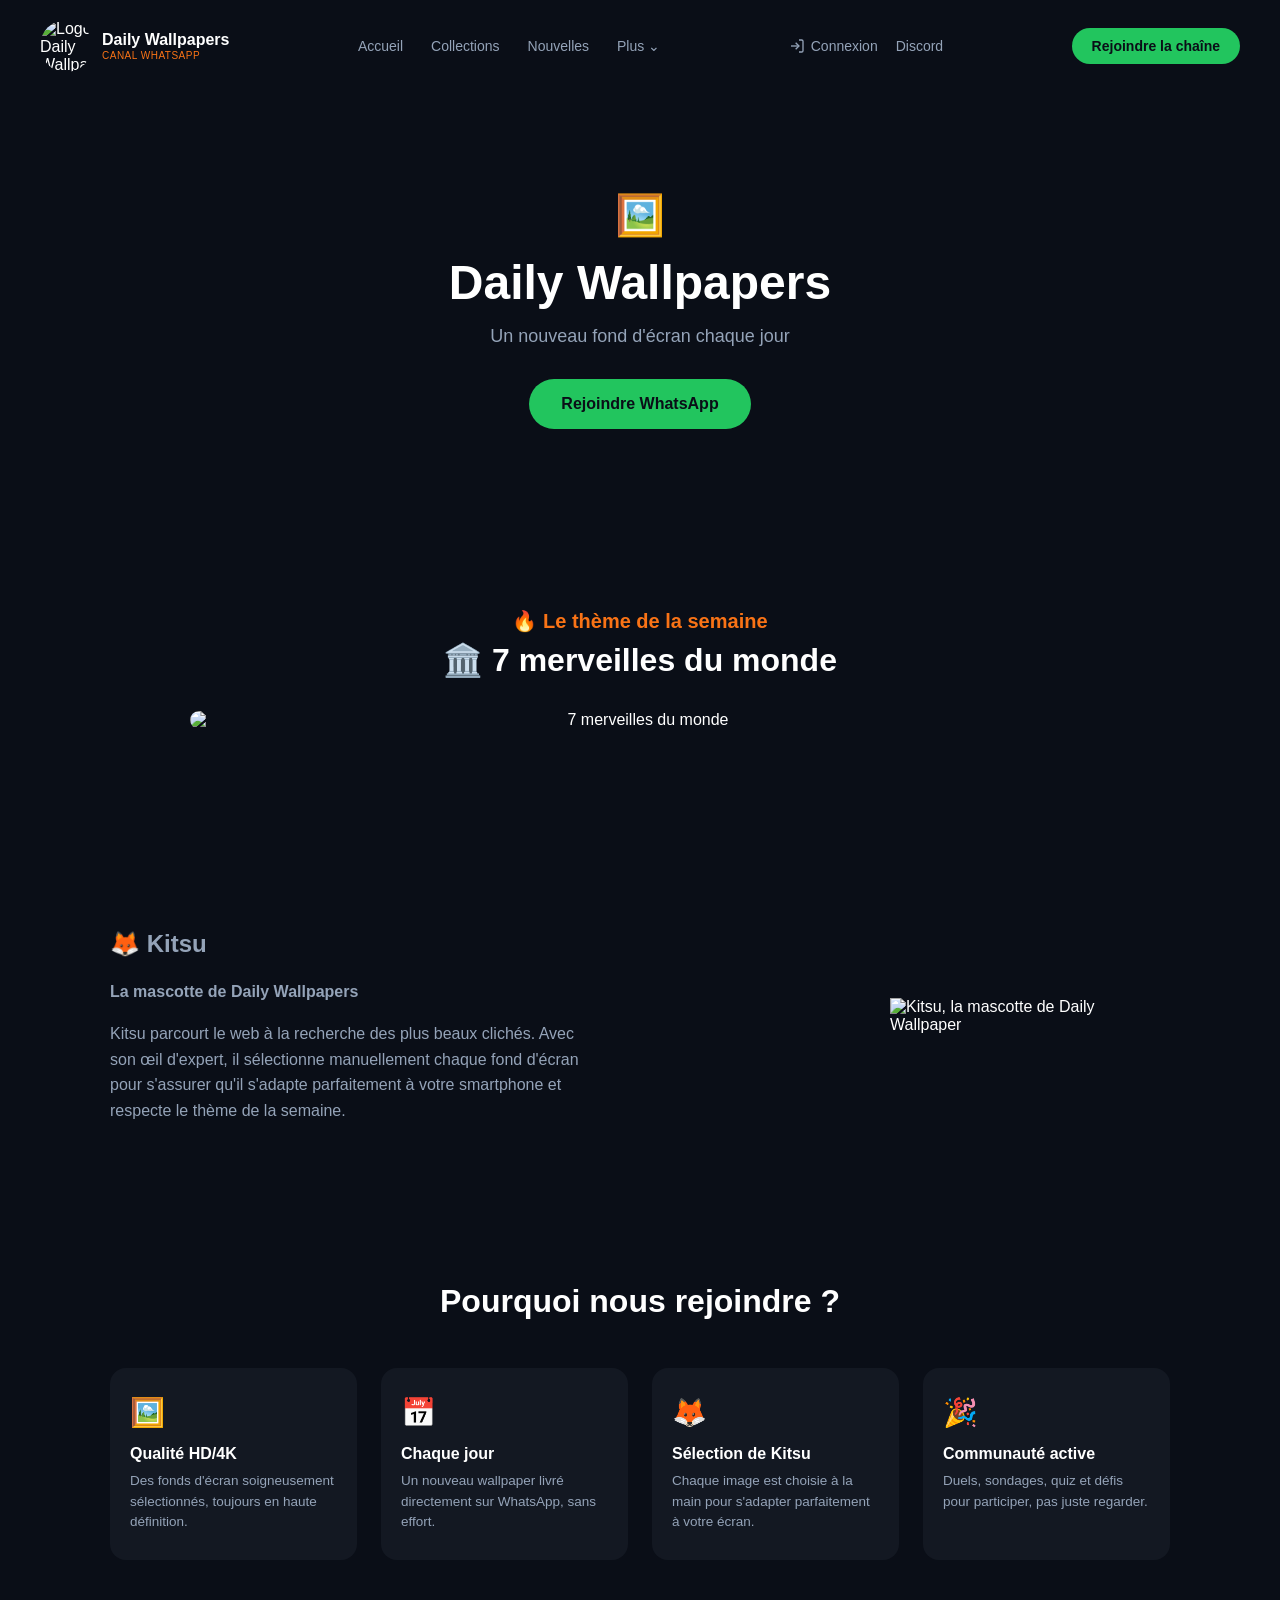
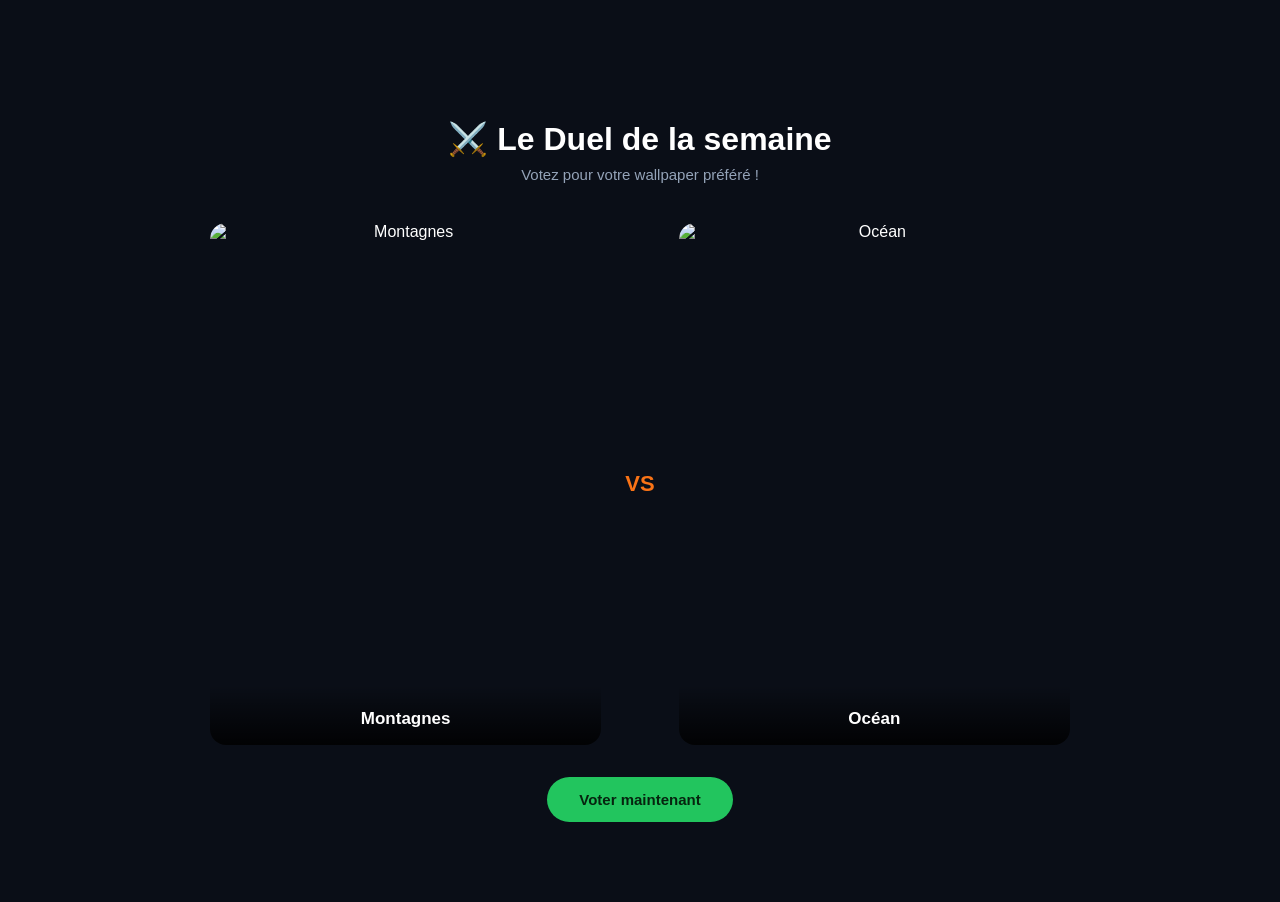
==== index.html @ 78a49b50 "Ajout de la page Quiz" ====
<!DOCTYPE html>
<html lang="fr">
<head>
  <meta charset="UTF-8">
  <title>Daily Wallpaper</title>
  <link rel="stylesheet" href="style.css">
</head>
<body>

  <nav class="navbar">
    <div class="logo">
      <div class="logo-icon"><img src="images/logo.png" alt="Logo Daily Wallpaper"></div>
      <div class="logo-text">
        <span class="name">Daily Wallpapers</span>
        <span class="tag">CANAL WHATSAPP</span>
      </div>
    </div>
    <div class="nav-links">
  <a href="index.html">Accueil</a>
  <a href="collections.html">Collections</a>
  <a href="nouvelles.html">Nouvelles</a>
  <div class="nav-dropdown">
  <a href="#">Plus <span class="arrow">⌄</span></a>
 <div class="dropdown-menu">
 <a href="culture.html">Culture</a>
<a href="quiz.html">Quiz</a>
<a href="avis.html">Donne ton avis</a>
  <a href="contact.html">Message anonyme</a>
  </div>
</div>
</div><div class="nav-extra">
  <a href="#" class="icon-link">
    <svg viewBox="0 0 24 24"><path d="M15 3h4a2 2 0 0 1 2 2v14a2 2 0 0 1-2 2h-4"/><path d="M10 17l5-5-5-5"/><path d="M15 12H3"/></svg>
    Connexion
  </a>
  <a href="#" class="icon-link">Discord</a>
</div>
    <a href="https://whatsapp.com/channel/0029VbCLrYOJ3juwuvAiIg3p" class="btn-join">Rejoindre la chaîne</a>
  </nav>

  <section class="hero">
    <span class="hero-icon">🖼️</span>
    <h1>Daily Wallpapers</h1>
    <p>Un nouveau fond d'écran chaque jour</p>
    <a href="https://whatsapp.com/channel/0029VbCLrYOJ3juwuvAiIg3p" class="btn-main">Rejoindre WhatsApp</a>
  </section>
  <section class="theme-section" id="theme-section"></section>
  <section class="kitsu-section">
    <div class="kitsu-text">
      <p class="kitsu-icon-title">🦊 Kitsu</p>
      <p class="kitsu-subtitle">La mascotte de Daily Wallpapers</p>
      <p>Kitsu parcourt le web à la recherche des plus beaux clichés. Avec son œil d'expert, il sélectionne manuellement chaque fond d'écran pour s'assurer qu'il s'adapte parfaitement à votre smartphone et respecte le thème de la semaine.</p>
    </div>
    <div class="kitsu-image">
      <img src="images/kitsu.png" alt="Kitsu, la mascotte de Daily Wallpaper">
    </div>
  </section>  <section class="why-section">
    <h2 class="why-title">Pourquoi nous rejoindre ?</h2>
    <div class="why-grid">
      <div class="why-card">
        <span class="why-icon">🖼️</span>
        <h3>Qualité HD/4K</h3>
        <p>Des fonds d'écran soigneusement sélectionnés, toujours en haute définition.</p>
      </div>
      <div class="why-card">
        <span class="why-icon">📅</span>
        <h3>Chaque jour</h3>
        <p>Un nouveau wallpaper livré directement sur WhatsApp, sans effort.</p>
      </div>
      <div class="why-card">
        <span class="why-icon">🦊</span>
        <h3>Sélection de Kitsu</h3>
        <p>Chaque image est choisie à la main pour s'adapter parfaitement à votre écran.</p>
      </div>
      <div class="why-card">
        <span class="why-icon">🎉</span>
        <h3>Communauté active</h3>
        <p>Duels, sondages, quiz et défis pour participer, pas juste regarder.</p>
      </div>
    </div>
  </section>  <section class="duel-section" id="duel-section"></section>
<script src="theme-data.js"></script>
<script src="duel-data.js"></script>
<script>
  // Remplit la section "Thème de la semaine" à partir de theme-data.js
  document.getElementById("theme-section").innerHTML = `
    <p class="theme-label">🔥 Le thème de la semaine</p>
    <h2 class="theme-title">${theme.emoji} ${theme.titre}</h2>
    <div class="theme-image-wrap">
      <img src="${theme.image}" alt="${theme.titre}">
      <p class="theme-caption">${theme.legende}</p>
    </div>
  `;

  // Remplit la section "Duel" à partir de duel-data.js
  document.getElementById("duel-section").innerHTML = `
    <h2 class="duel-title">⚔️ Le Duel de la semaine</h2>
    <p class="duel-subtitle">Votez pour votre wallpaper préféré !</p>
    <div class="duel-versus">
      <div class="duel-option">
        <img src="${duel.option1.image}" alt="${duel.option1.nom}">
        <div class="duel-label">${duel.option1.nom}</div>
      </div>
      <span class="duel-vs">VS</span>
      <div class="duel-option">
        <img src="${duel.option2.image}" alt="${duel.option2.nom}">
        <div class="duel-label">${duel.option2.nom}</div>
      </div>
    </div>
    <a href="${duel.lienVote}" class="duel-vote-btn">Voter maintenant</a>
  `;
</script>
</body>
</html>
---- style.css ----
/* --- Couleurs et réglages généraux du site --- */
:root {
  --bg: #0A0E17;
  --accent: #F97316;
  --accent-action: #22C55E;
  --text-primary: #FFFFFF;
  --text-secondary: #94A3B8;
}

* {
  margin: 0;
  padding: 0;
  box-sizing: border-box;
}

body {
  background-color: var(--bg);
  color: var(--text-primary);
  font-family: 'Poppins', sans-serif;
}

/* --- Barre de navigation --- */
.navbar {
  display: flex;
  align-items: center;
  justify-content: space-between;
  padding: 20px 40px;
}

.logo {
  display: flex;
  align-items: center;
  gap: 10px;
}

.logo-icon {
  width: 52px;
  height: 52px;
  border-radius: 50%;
  overflow: hidden;
  display: flex;
  align-items: center;
  justify-content: center;
}

.logo-icon img {
  width: 100%;
  height: 100%;
  object-fit: cover;
}
.logo-text {
  display: flex;
  flex-direction: column;
  line-height: 1.2;
}

.logo-text .name {
  font-weight: 700;
  font-size: 16px;
}

.logo-text .tag {
  font-size: 10px;
  color: var(--accent);
  letter-spacing: 0.5px;
}

.nav-links {
  display: flex;
  align-items: center;
  gap: 28px;
}

.nav-links a {
  color: var(--text-secondary);
  text-decoration: none;
  font-size: 14px;
}

.nav-links a:hover {
  color: var(--text-primary);
}

.btn-join {
  background-color: var(--accent-action);
  color: #0A0E17;
  font-weight: 600;
  padding: 10px 20px;
  border-radius: 999px;
  text-decoration: none;
  font-size: 14px;
}

/* --- Section héro --- */
.hero {
  text-align: center;
  padding: 100px 20px 120px;
}

.hero-icon {
  font-size: 40px;
  display: block;
  margin-bottom: 16px;
}

.hero h1 {
  font-size: 48px;
  font-weight: 800;
}

.hero p {
  color: var(--text-secondary);
  font-size: 18px;
  margin-top: 16px;
}

.btn-main {
  display: inline-block;
  margin-top: 32px;
  background-color: var(--accent-action);
  color: #0A0E17;
  font-weight: 700;
  padding: 16px 32px;
  border-radius: 999px;
  text-decoration: none;
  font-size: 16px;
}/* --- Section thème de la semaine --- */
.theme-section {
  text-align: center;
  padding: 60px 20px 100px;
}

.theme-label {
  color: var(--accent);
  font-weight: 700;
  font-size: 20px;
}

.theme-title {
  font-size: 32px;
  font-weight: 800;
  margin-top: 8px;
  margin-bottom: 32px;
}

.theme-image-wrap {
  position: relative;
  max-width: 900px;
  margin: 0 auto;
  border-radius: 16px;
  overflow: hidden;
}

.theme-image-wrap img {
  width: 100%;
  display: block;
}

.theme-caption {
  position: absolute;
  bottom: 20px;
  left: 20px;
  color: var(--text-primary);
  font-size: 16px;
}/* --- Section Kitsu --- */
.kitsu-section {
  display: flex;
  align-items: center;
  justify-content: space-between;
  max-width: 1100px;
  margin: 0 auto;
  padding: 80px 20px;
  gap: 40px;
}

.kitsu-text {
  max-width: 480px;
}

.kitsu-icon-title {
  display: flex;
  align-items: center;
  gap: 10px;
  font-size: 24px;
  font-weight: 800;
}

.kitsu-subtitle {
  color: var(--accent);
  font-weight: 600;
  margin-top: 8px;
}

.kitsu-text p {
  color: var(--text-secondary);
  margin-top: 16px;
  line-height: 1.6;
}

.kitsu-image img {
  max-width: 280px;
  width: 100%;
}/* --- Liens secondaires (Connexion, Discord) à côté du bouton principal --- */
.nav-extra {
  display: flex;
  align-items: center;
  gap: 18px;
}

.icon-link {
  display: flex;
  align-items: center;
  gap: 6px;
  color: var(--text-secondary);
  text-decoration: none;
  font-size: 14px;
}

.icon-link:hover {
  color: var(--text-primary);
}

.icon-link svg {
  width: 16px;
  height: 16px;
  fill: none;
  stroke: currentColor;
  stroke-width: 2;
}/* --- Section "Pourquoi nous rejoindre ?" --- */
.why-section {
  max-width: 1100px;
  margin: 0 auto;
  padding: 80px 20px;
  text-align: center;
}

.why-title {
  font-size: 32px;
  font-weight: 800;
  margin-bottom: 48px;
}

.why-grid {
  display: grid;
  grid-template-columns: repeat(4, 1fr);
  gap: 24px;
}

.why-card {
  background: #131822;
  border-radius: 16px;
  padding: 28px 20px;
  text-align: left;
}

.why-icon {
  font-size: 28px;
  margin-bottom: 16px;
  display: block;
}

.why-card h3 {
  font-size: 16px;
  margin-bottom: 8px;
}

.why-card p {
  color: var(--text-secondary);
  font-size: 13.5px;
  line-height: 1.5;
}

/* Sur petit écran, les 4 cartes passent en 2 colonnes puis 1 */
@media (max-width: 900px) {
  .why-grid { grid-template-columns: repeat(2, 1fr); }
}

@media (max-width: 500px) {
  .why-grid { grid-template-columns: 1fr; }
}/* --- Section Duel --- */
.duel-section {
  max-width: 900px;
  margin: 0 auto;
  padding: 80px 20px;
  text-align: center;
}

.duel-title {
  font-size: 32px;
  font-weight: 800;
  margin-bottom: 8px;
}

.duel-subtitle {
  color: var(--text-secondary);
  font-size: 15px;
  margin-bottom: 40px;
}

.duel-versus {
  display: flex;
  align-items: center;
  gap: 24px;
}

.duel-option {
  flex: 1;
  position: relative;
  border-radius: 16px;
  overflow: hidden;
  aspect-ratio: 3 / 4;
}

.duel-option img {
  width: 100%;
  height: 100%;
  object-fit: cover;
  display: block;
}

.duel-option .duel-label {
  position: absolute;
  bottom: 0;
  left: 0;
  right: 0;
  background: linear-gradient(to top, rgba(0,0,0,0.85), transparent);
  color: #fff;
  font-weight: 700;
  font-size: 17px;
  padding: 24px 16px 16px;
}

.duel-vs {
  font-size: 22px;
  font-weight: 800;
  color: var(--accent);
  flex-shrink: 0;
}

.duel-vote-btn {
  display: inline-block;
  margin-top: 32px;
  background: var(--accent-action);
  color: #06240f;
  font-weight: 700;
  padding: 14px 32px;
  border-radius: 999px;
  text-decoration: none;
  font-size: 15px;
}

@media (max-width: 600px) {
  .duel-versus { flex-direction: column; }
  .duel-vs { transform: rotate(90deg); }
}/* --- Menu déroulant "Plus" --- */
.nav-dropdown {
  position: relative;
  padding-bottom: 14px;
  margin-bottom: -14px;
}

.nav-dropdown > a {
  display: flex;
  align-items: center;
  gap: 4px;
}

.dropdown-menu {
  position: absolute;
  top: 100%;
  left: 0;
  background: #131822;
  border: 1px solid #1f2530;
  border-radius: 10px;
  padding: 8px;
  min-width: 160px;
  display: none;
  flex-direction: column;
  gap: 2px;
}
.nav-dropdown:hover .dropdown-menu {
  display: flex;
}

.dropdown-menu a {
  color: var(--text-secondary);
  text-decoration: none;
  font-size: 14px;
  padding: 8px 12px;
  border-radius: 6px;
}

.dropdown-menu a:hover .arrow {
  position: relative;
  top: 1px;
}{
  background: #1a2030;
  color: var(--text-primary);
}
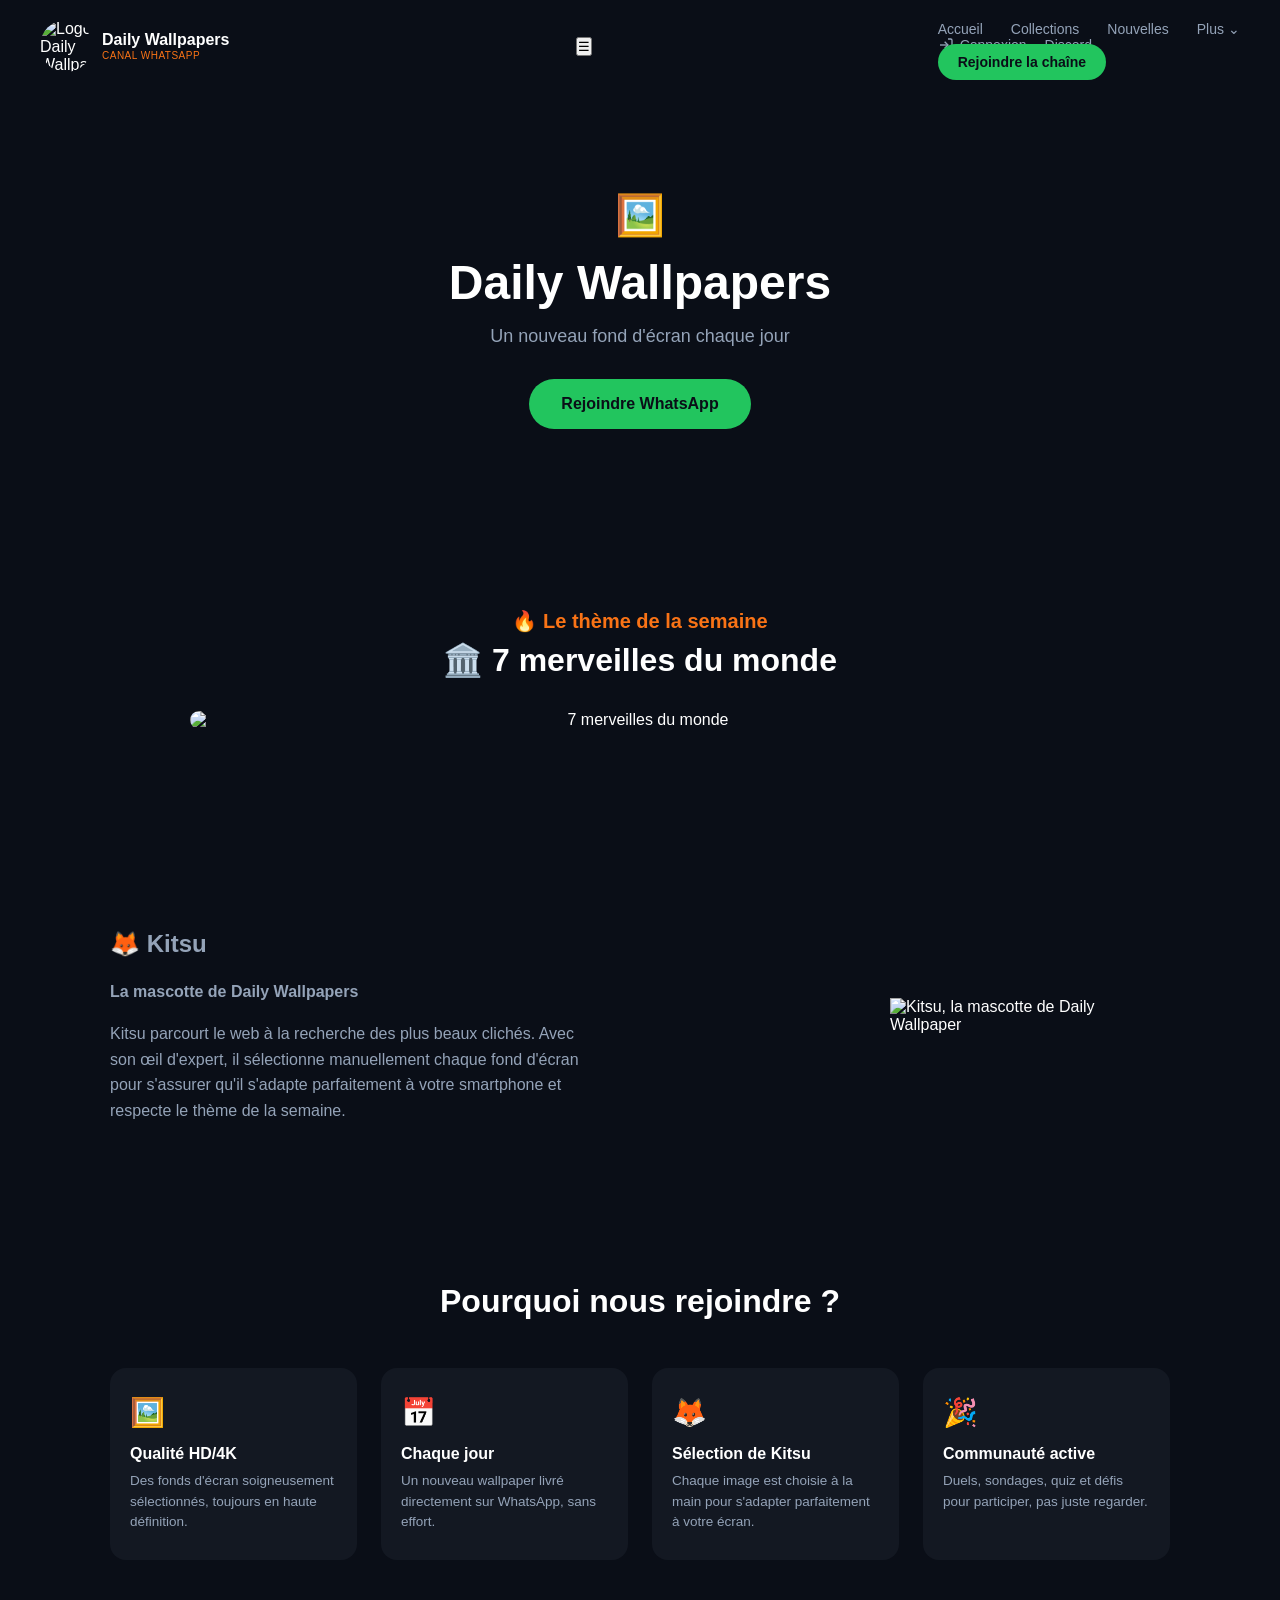
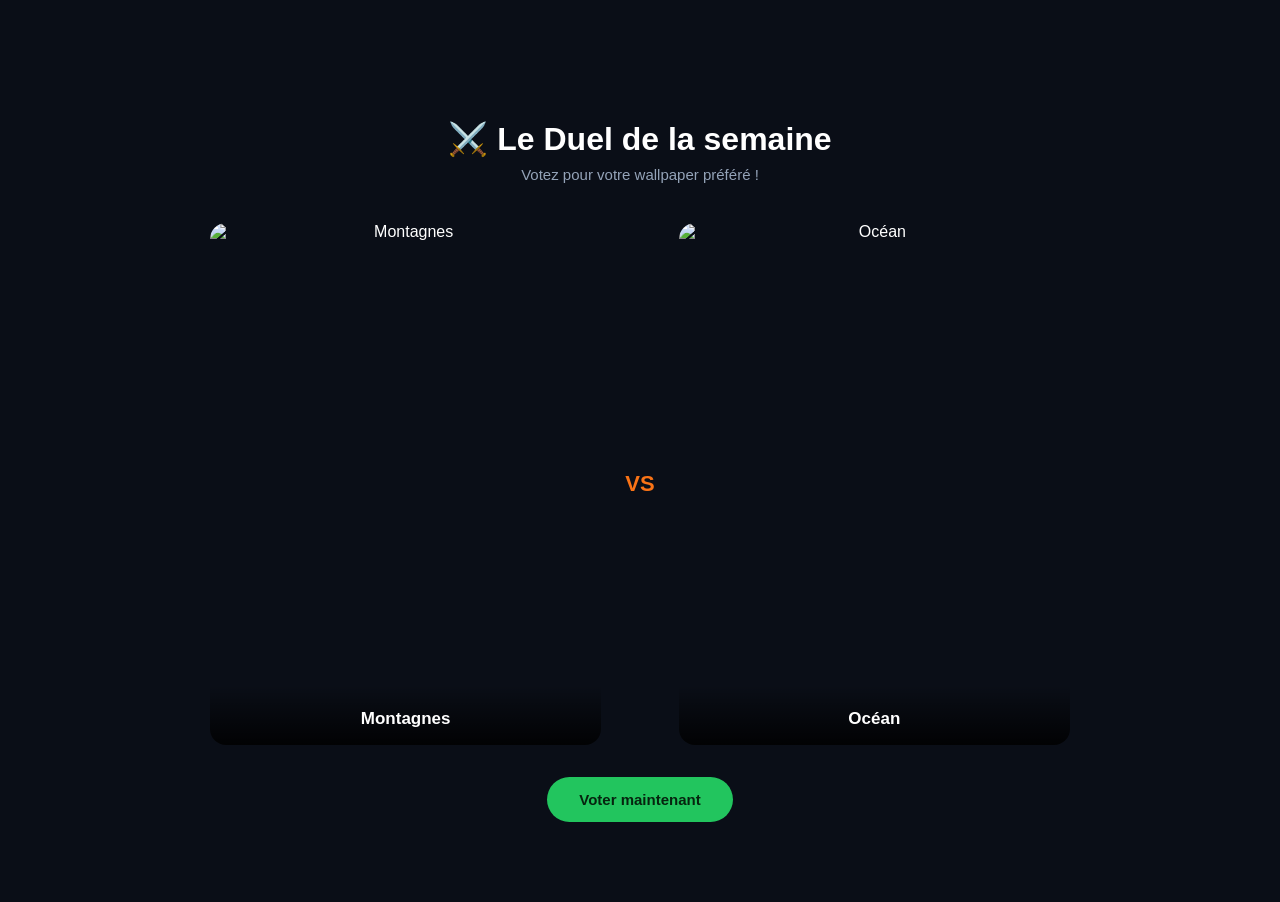
==== commit 256e0006: "Menu mobile sur l'accueil" ====
--- a/index.html
+++ b/index.html
@@ -2,8 +2,10 @@
 <html lang="fr">
 <head>
   <meta charset="UTF-8">
+<meta name="viewport" content="width=device-width, initial-scale=1.0">
   <title>Daily Wallpaper</title>
   <link rel="stylesheet" href="style.css">
+<link rel="stylesheet" href="menu-mobile.css">
 </head>
 <body>
 
@@ -15,6 +17,8 @@
         <span class="tag">CANAL WHATSAPP</span>
       </div>
     </div>
+<button class="burger" id="burger" aria-label="Ouvrir le menu" aria-expanded="false">☰</button>
+<div class="nav-panel">
     <div class="nav-links">
   <a href="index.html">Accueil</a>
   <a href="collections.html">Collections</a>
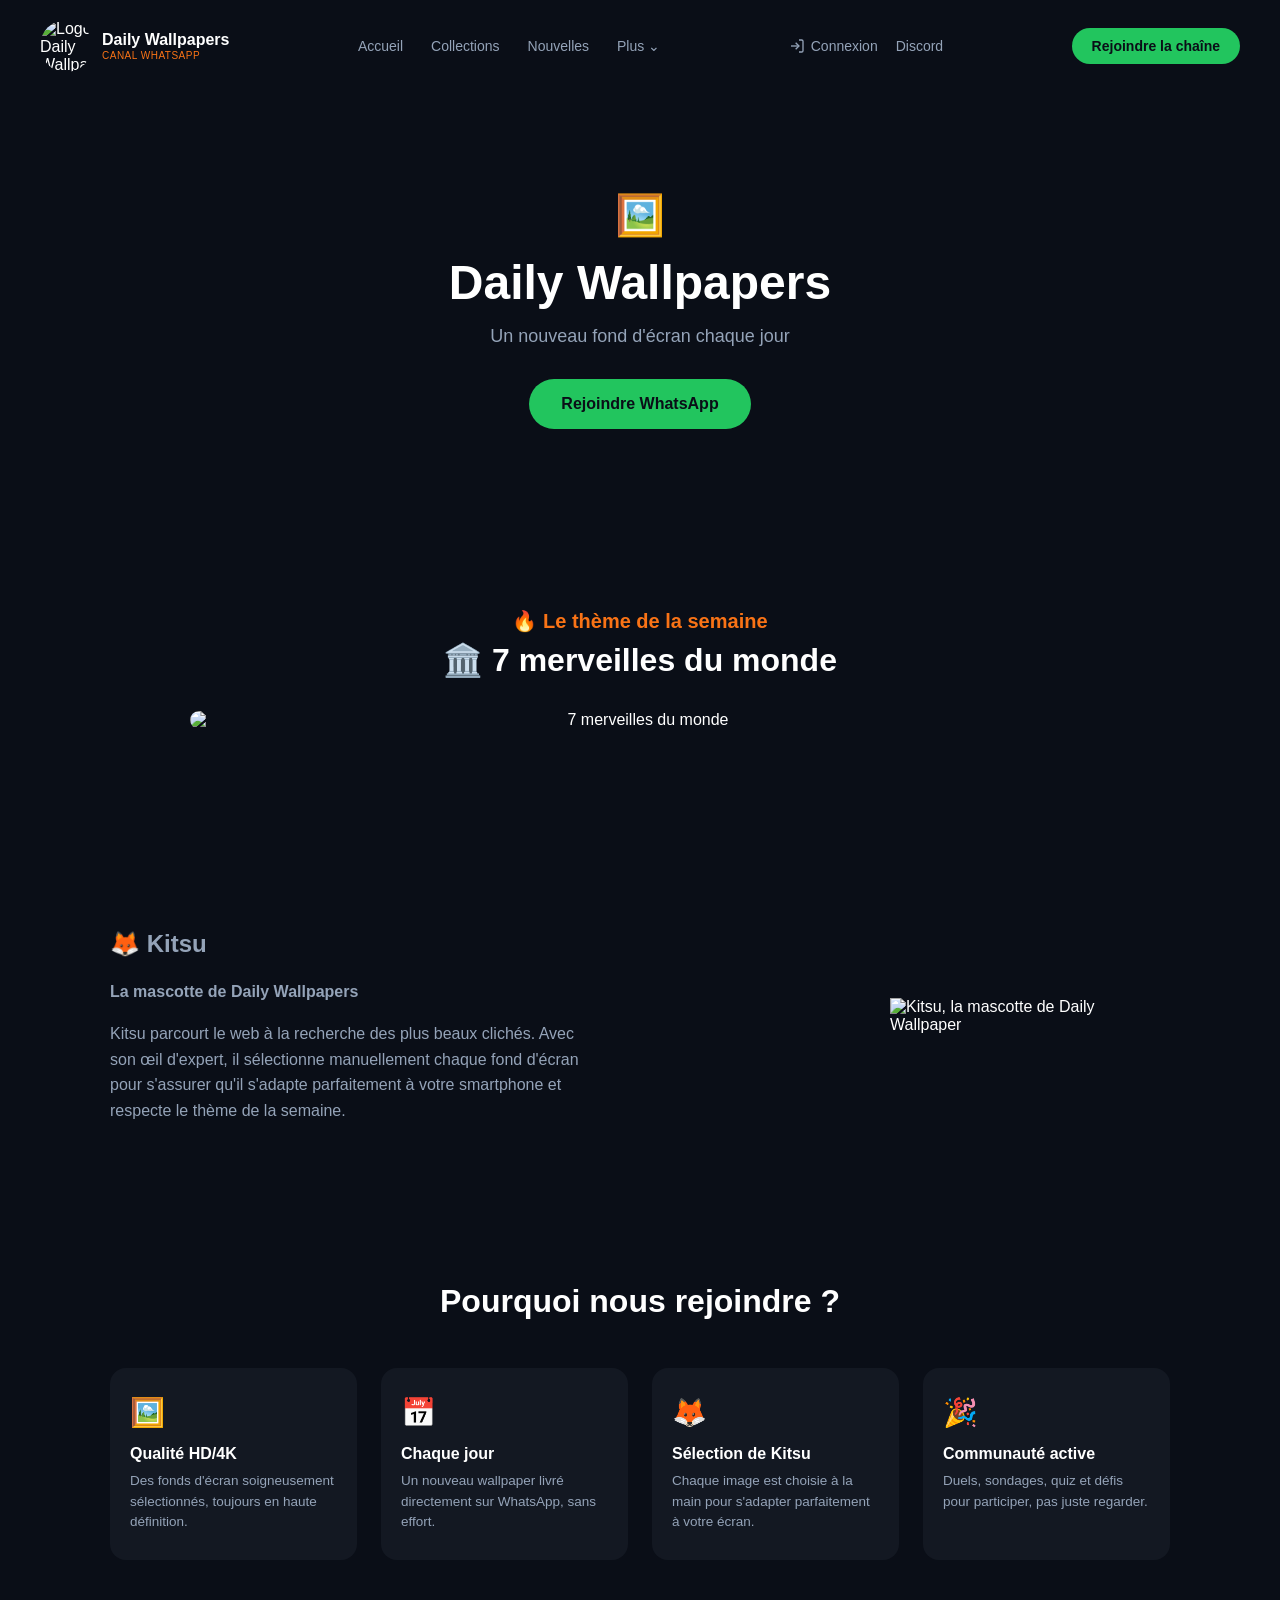
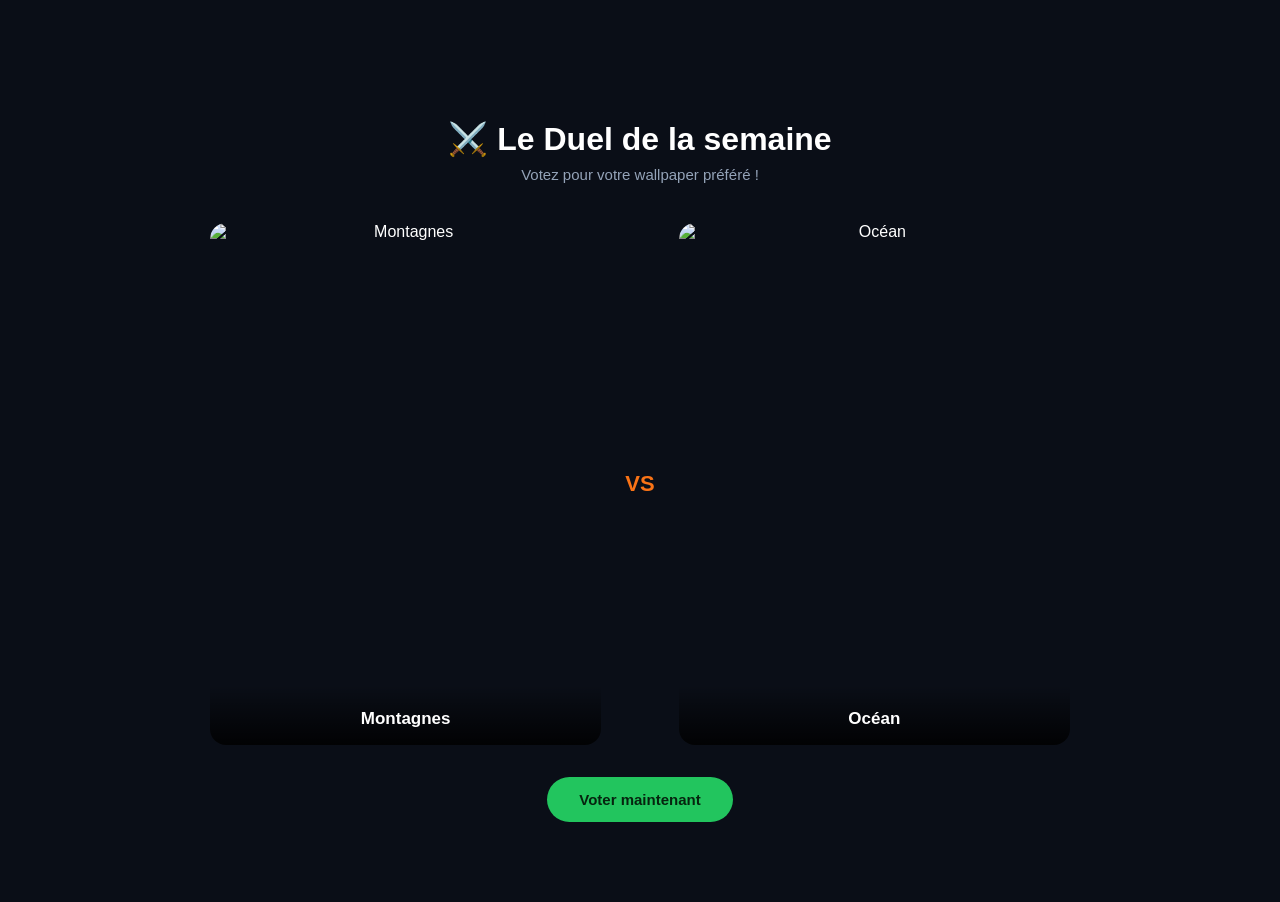
==== commit 8544b579: "Branchement du menu mobile" ====
--- a/index.html
+++ b/index.html
@@ -40,6 +40,7 @@
   <a href="#" class="icon-link">Discord</a>
 </div>
     <a href="https://whatsapp.com/channel/0029VbCLrYOJ3juwuvAiIg3p" class="btn-join">Rejoindre la chaîne</a>
+</div>
   </nav>
 
   <section class="hero">
@@ -114,5 +115,6 @@
     <a href="${duel.lienVote}" class="duel-vote-btn">Voter maintenant</a>
   `;
 </script>
+<script src="menu-mobile.js"></script>
 </body>
 </html>
--- a/menu-mobile.css
+++ b/menu-mobile.css
@@ -0,0 +1,80 @@
+/* ============ MENU MOBILE (partagé par toutes les pages) ============ */
+
+/* Sur ordinateur : le bouton ☰ est caché, et le panneau "disparaît"
+   (ses liens restent exactement à leur place habituelle) */
+.burger { display: none; }
+.nav-panel { display: contents; }
+
+@media (max-width: 900px) {
+
+  /* Repère pour placer le panneau juste sous la barre du haut */
+  .navbar { position: relative; padding: 14px 20px; }
+
+  /* Le bouton ☰ apparaît */
+  .burger {
+    display: flex;
+    align-items: center;
+    justify-content: center;
+    width: 44px;
+    height: 44px;
+    padding: 0;
+    background: transparent;
+    border: 1px solid #1f2530;
+    border-radius: 10px;
+    color: #ffffff;
+    font-size: 22px;
+    cursor: pointer;
+  }
+
+  /* Le panneau : caché par défaut, il s'ouvre sous la barre */
+  .nav-panel {
+    display: none;
+    position: absolute;
+    top: 100%;
+    left: 0;
+    right: 0;
+    flex-direction: column;
+    align-items: stretch;
+    gap: 4px;
+    padding: 12px 20px 24px;
+    background: #0d121b;
+    border-bottom: 1px solid #1f2530;
+    z-index: 50;
+    max-height: calc(100vh - 80px);
+    overflow-y: auto;
+  }
+
+  .menu-open .nav-panel { display: flex; }
+
+  /* Les liens s'empilent les uns sous les autres */
+  .nav-panel nav,
+  .nav-links,
+  .nav-extra {
+    display: flex;
+    flex-direction: column;
+    align-items: stretch;
+    gap: 4px;
+  }
+
+  .nav-panel a { font-size: 16px; padding: 12px 6px; }
+
+  /* Le bouton vert "Rejoindre la chaîne" en bas du panneau */
+  .nav-panel .btn-join,
+  .nav-panel .cta-button {
+    text-align: center;
+    padding: 14px 20px;
+    margin-top: 10px;
+  }
+
+  /* Le sous-menu "Plus" reste déplié (pas de survol sur téléphone) */
+  .nav-dropdown { padding: 0; margin: 0; }
+  .dropdown-menu {
+    position: static;
+    display: flex;
+    background: transparent;
+    border: none;
+    padding: 0 0 0 16px;
+    min-width: 0;
+  }
+  .dropdown-menu a { padding: 10px 6px; font-size: 15px; color: #9aa4b2; }
+}
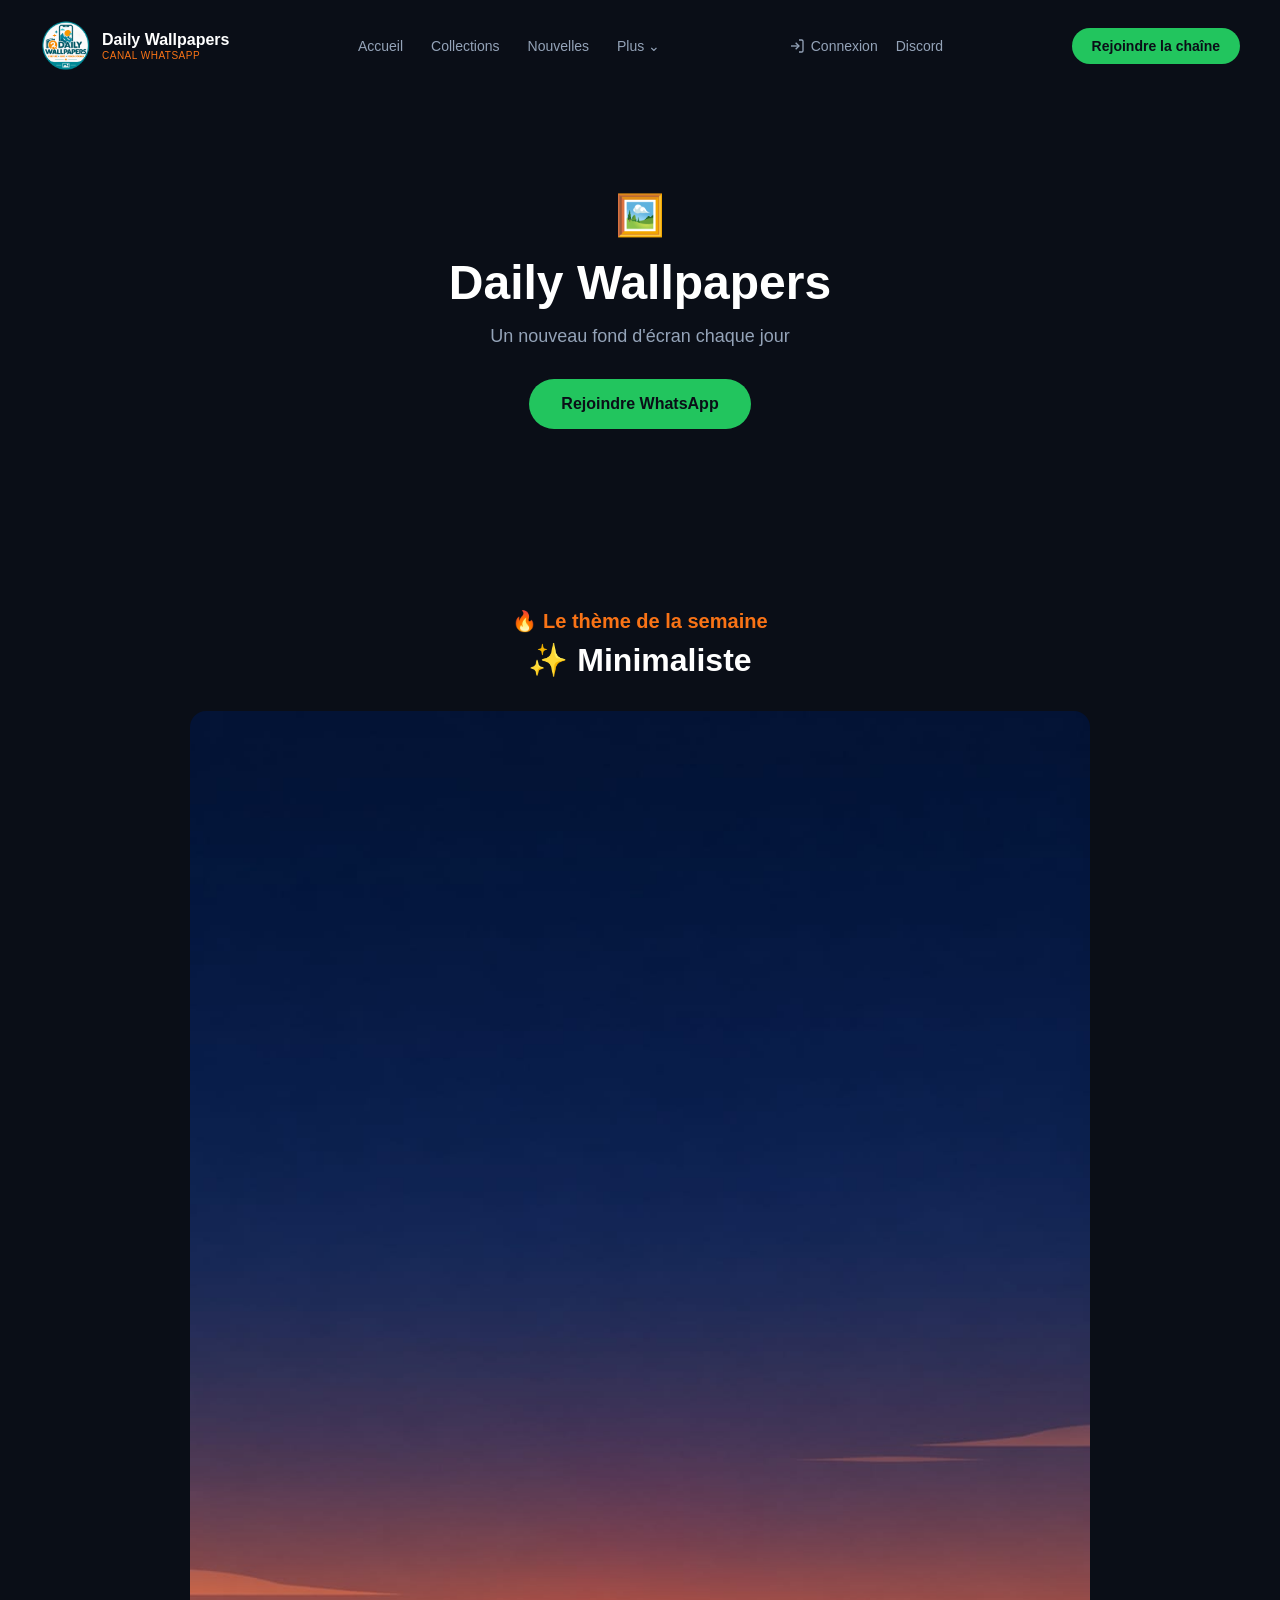
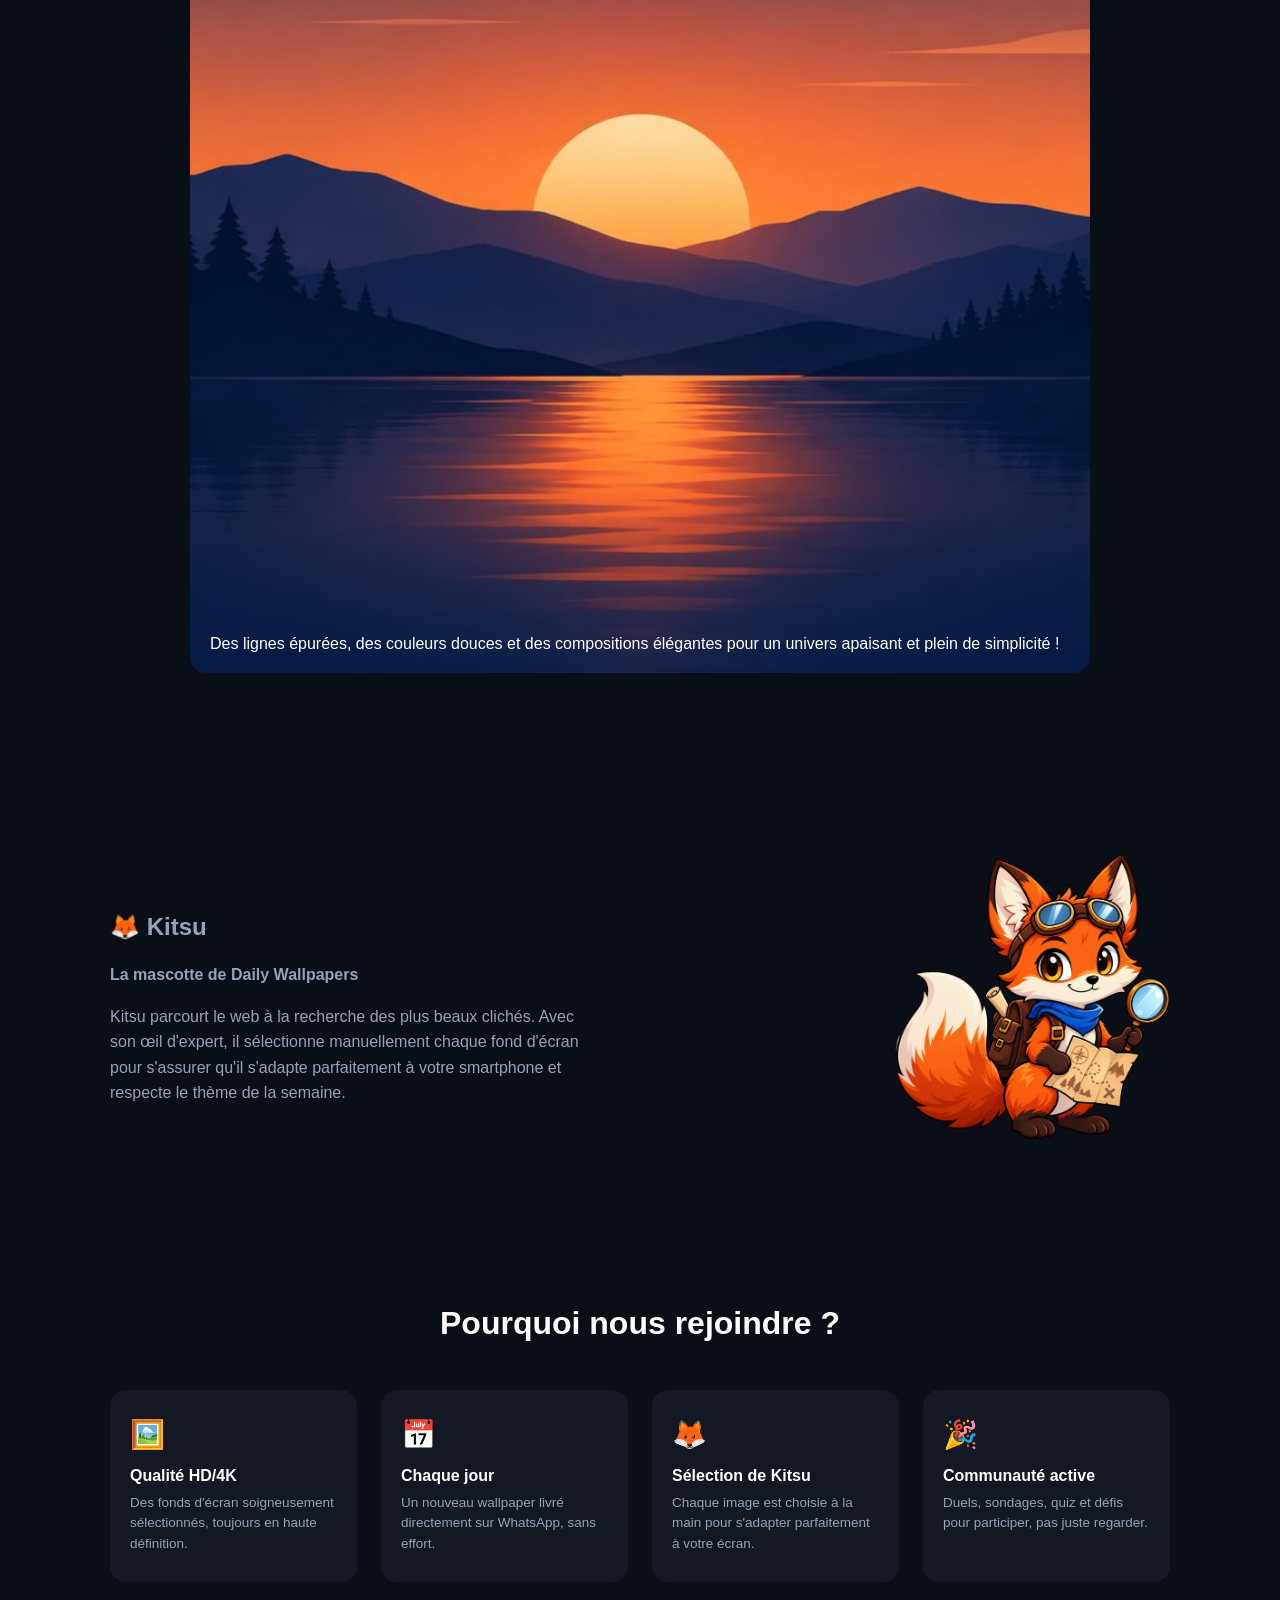
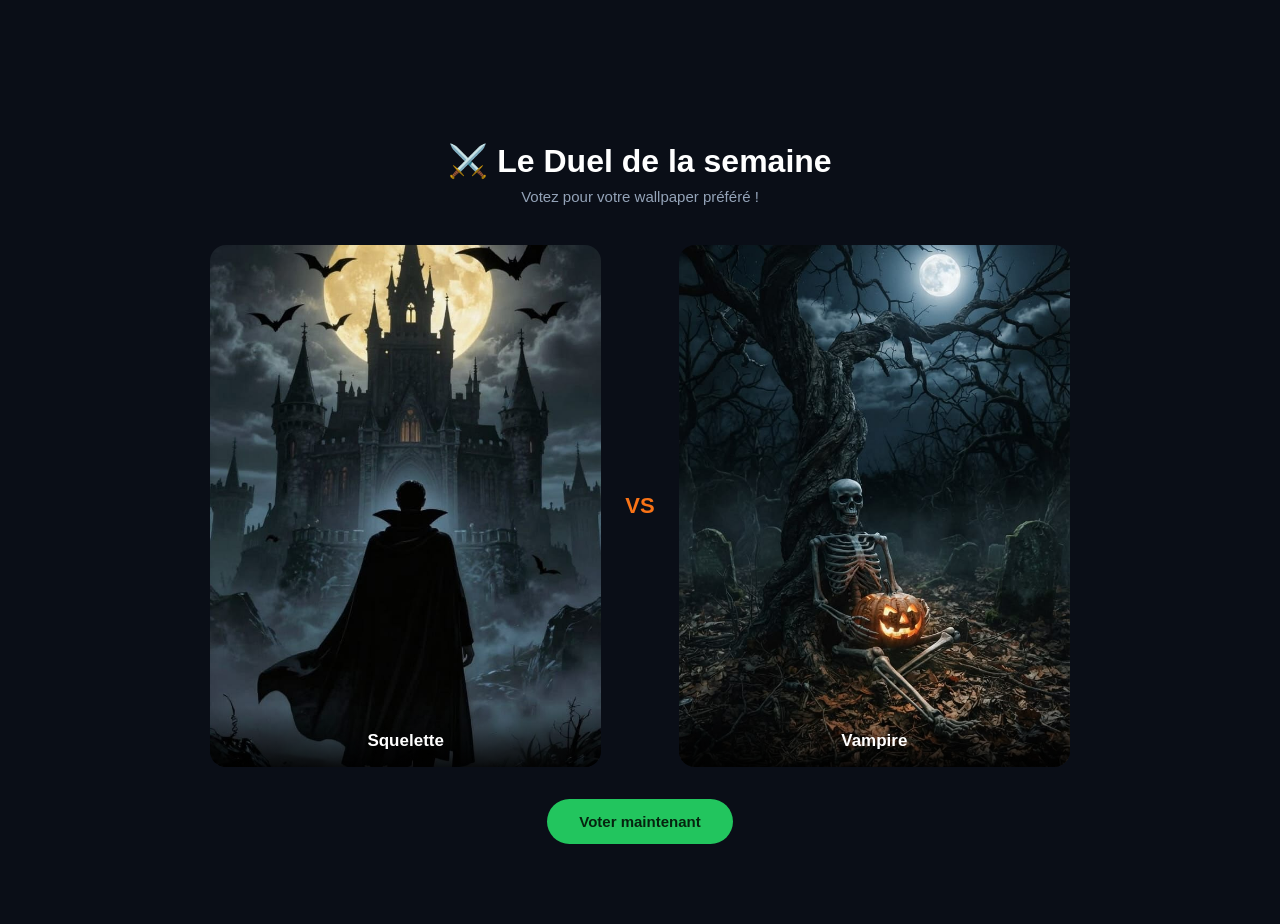
==== commit bd47c5f3: "Fix HTML formatting and add missing newline" ====
--- a/index.html
+++ b/index.html
@@ -4,6 +4,8 @@
   <meta charset="UTF-8">
 <meta name="viewport" content="width=device-width, initial-scale=1.0">
   <title>Daily Wallpaper</title>
+<link rel="icon" type="image/png" href="images/kitsu-icon.png">
+<link rel="apple-touch-icon" href="images/kitsu-icon.png">
   <link rel="stylesheet" href="style.css">
 <link rel="stylesheet" href="menu-mobile.css">
 </head>
@@ -116,5 +118,6 @@
   `;
 </script>
 <script src="menu-mobile.js"></script>
+  <script src="cms.js"></script>
 </body>
-</html>+</html>
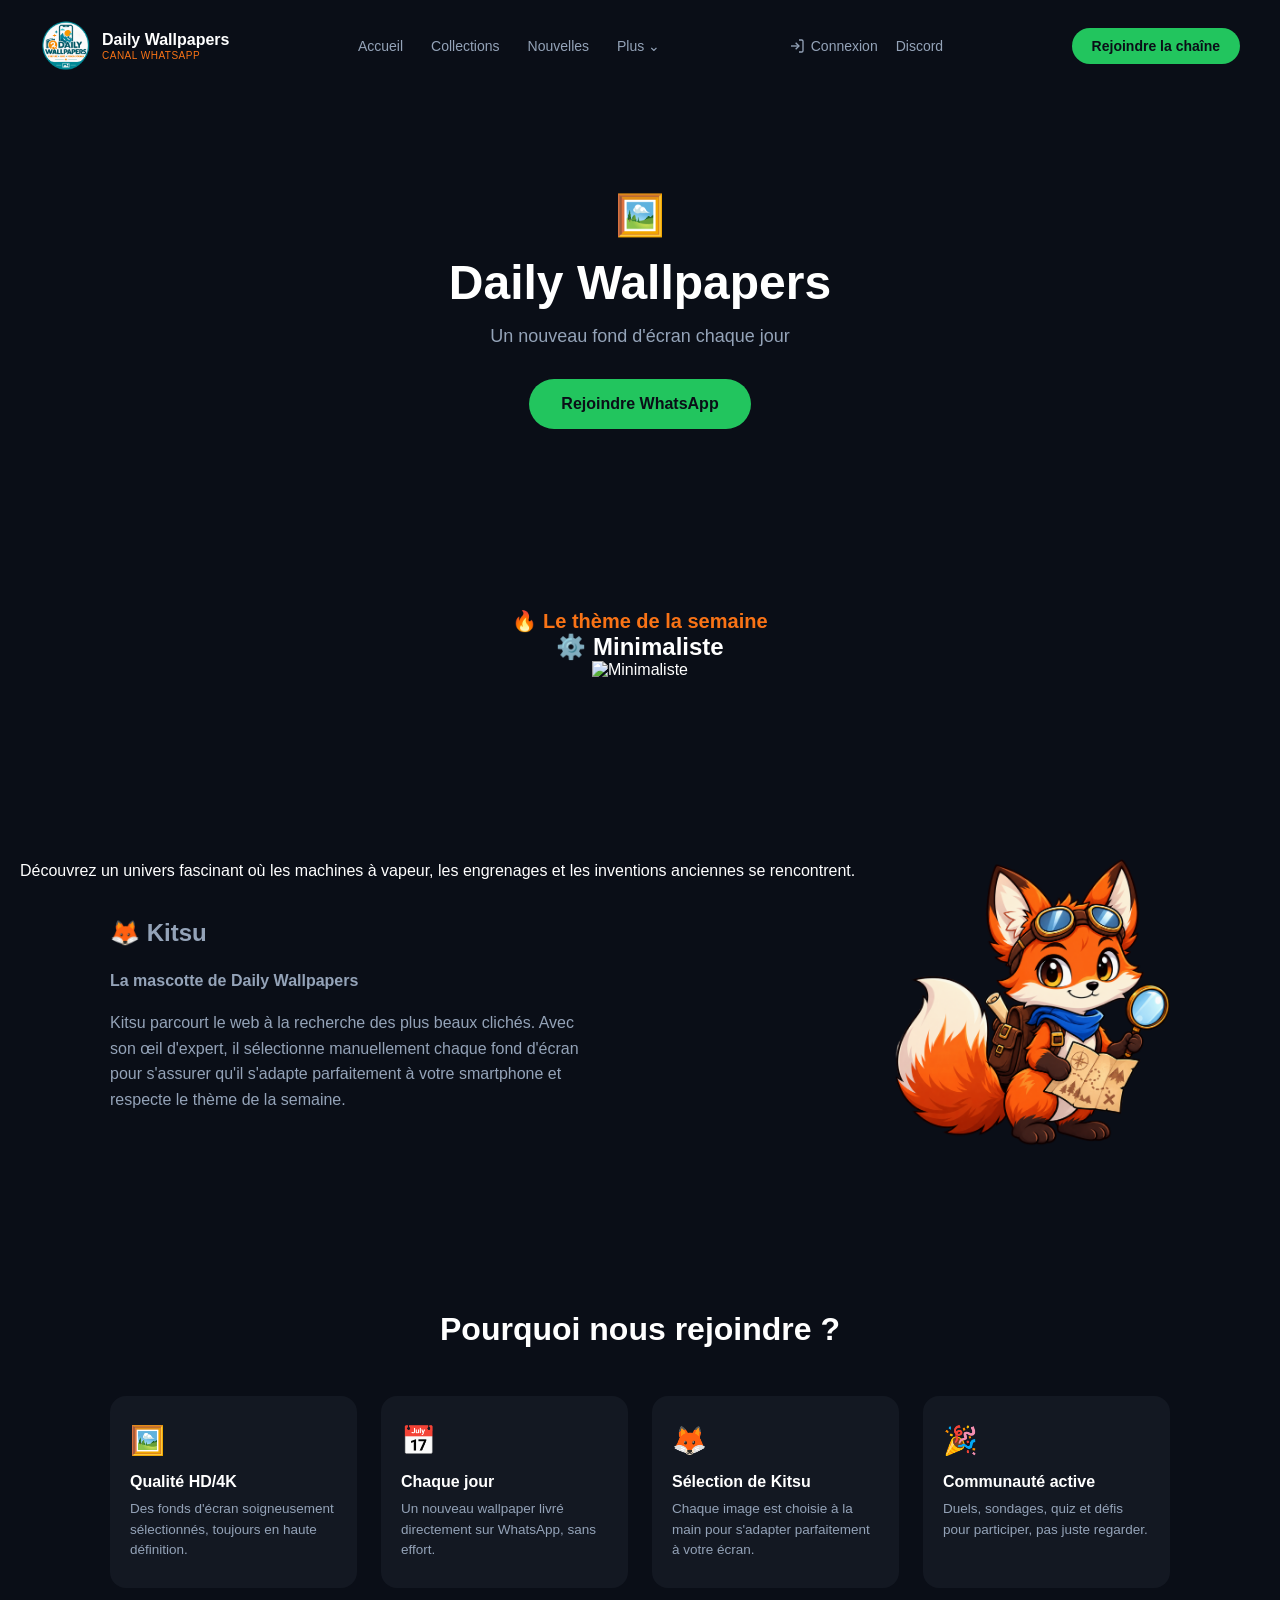
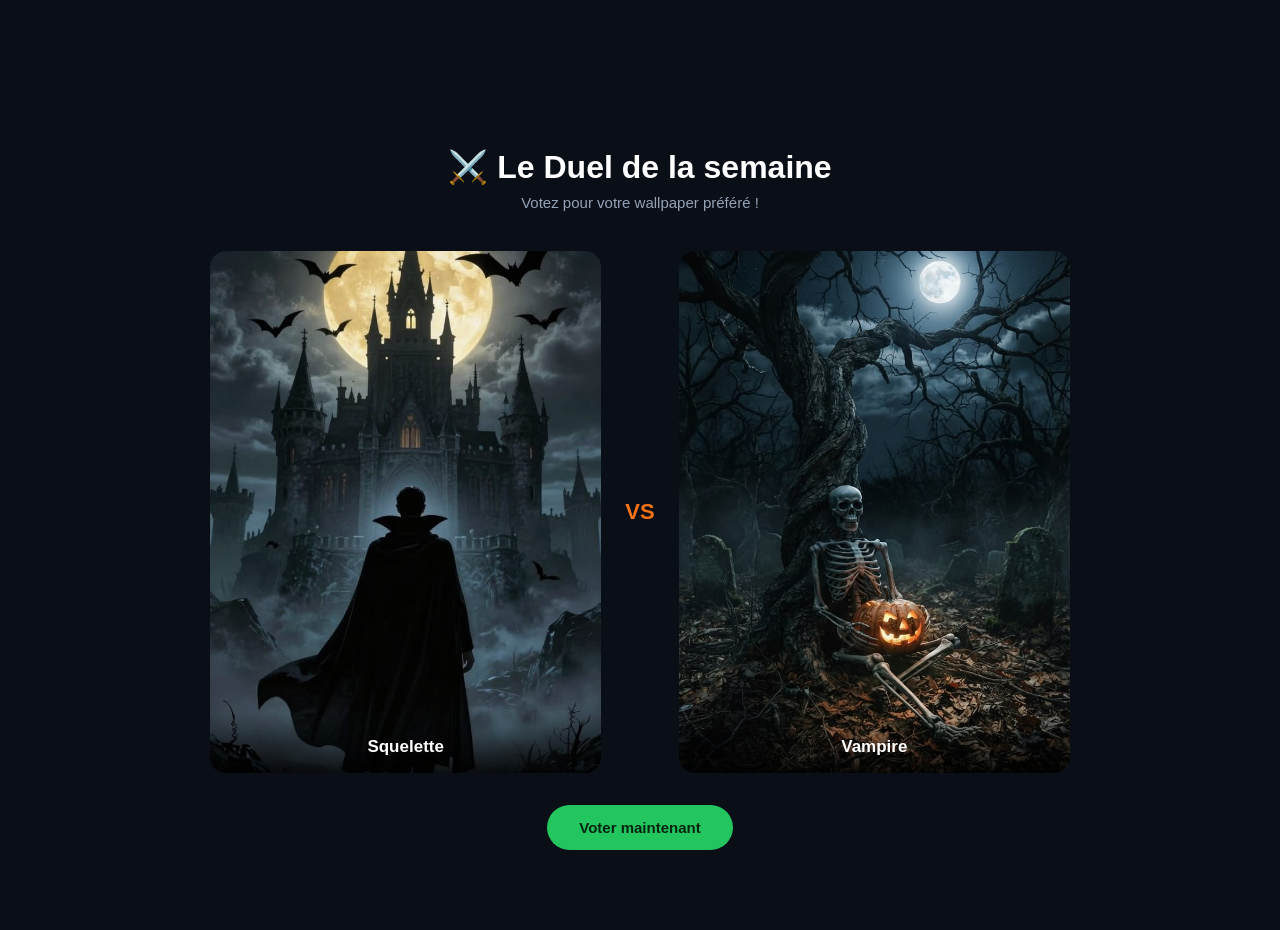
==== commit 88b750d2: "Basculement de lecture sur .pages.yml (test non vérifié) Updated HTML structure for theme display se" ====
--- a/index.html
+++ b/index.html
@@ -92,9 +92,9 @@
   // Remplit la section "Thème de la semaine" à partir de theme-data.js
   document.getElementById("theme-section").innerHTML = `
     <p class="theme-label">🔥 Le thème de la semaine</p>
-    <h2 class="theme-title">${theme.emoji} ${theme.titre}</h2>
-    <div class="theme-image-wrap">
-      <img src="${theme.image}" alt="${theme.titre}">
+    <h2 id="theme-title">${theme.emoji} ${theme.titre}</h2>
+    <div ip="theme-image-wrap">
+      <img id="${theme.image}" alt="${theme.titre}">
       <p class="theme-caption">${theme.legende}</p>
     </div>
   `;
